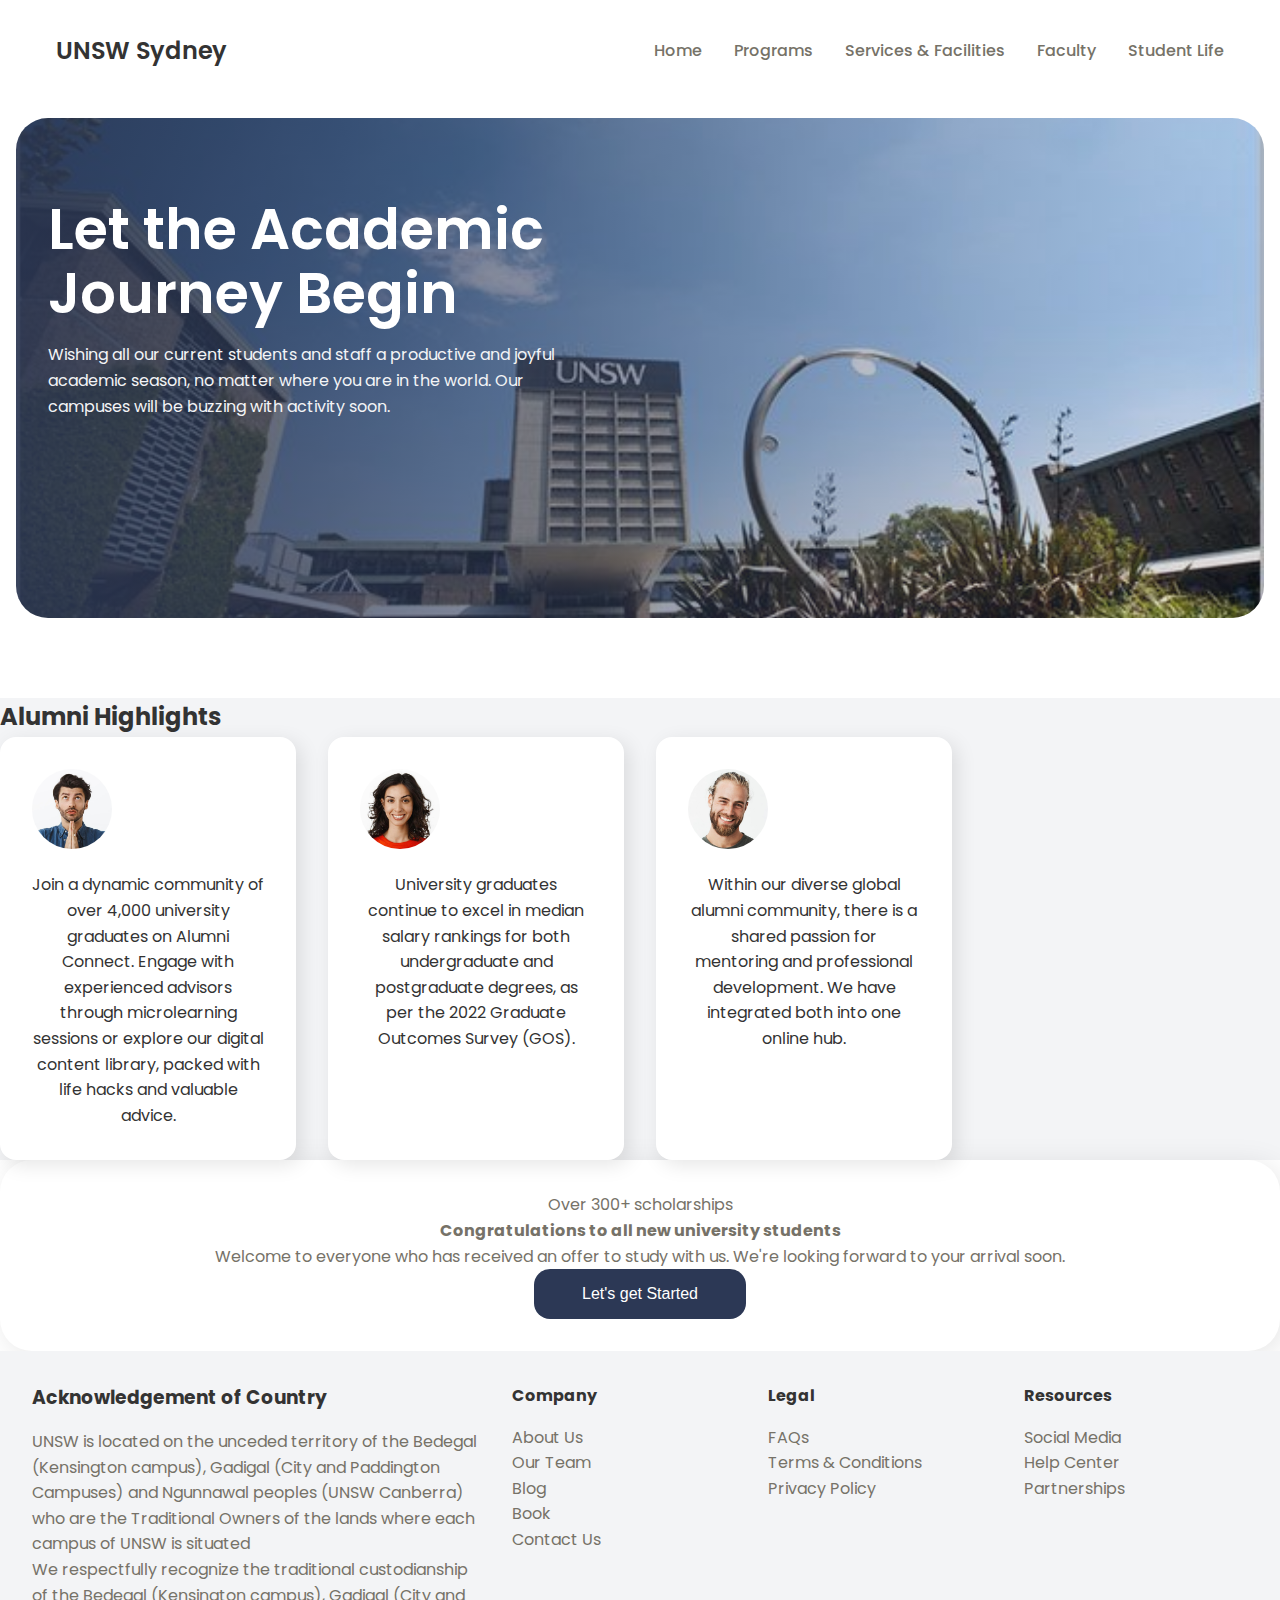
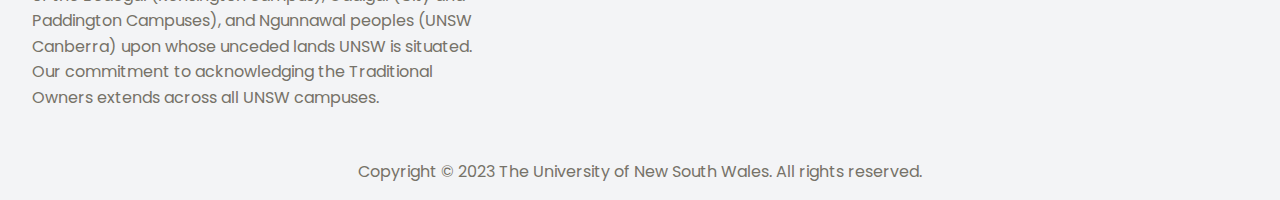
==== index.html @ aa04b015 "Add files via upload" ====
<!DOCTYPE html>
<html lang="en">
  <head>
    <meta charset="UTF-8" />
    <meta name="viewport" content="width=device-width, initial-scale=1.0" />
  
    <link rel="stylesheet" href="style/index.css" />
    <title>UNSW Sydney</title>
  </head>
  <body>
    
    <nav>
      <div class="univ__logo">UNSW Sydney</div>
      <ul class="univ__links">
        <li class="univ__link"><a href="index.html">Home</a></li>
        <li class="univ__link"><a href="types_of_programs.html">Programs</a></li>
        <li class="univ__link"><a href="services.html">Services & Facilities</a></li>
        <li class="univ__link"><a href="faculty.html">Faculty</a></li>
        <li class="univ__link"><a href="student_life.html">Student Life</a></li>
      </ul>
    </nav>
    
  
   
  
    <header class="univ__container header__container">
      <div class="header__image__container">
        <div class="header__content">
          <h1>Let the Academic Journey Begin</h1>
          <p>Wishing all our current students and staff a productive and joyful academic season, no matter where you are in the world. Our campuses will be buzzing with activity soon.</p>
        </div>
       </div>
    </header>

    <section class="univ__client">
      <div class="univ__container client__container">
        <h2 class="univ__header">Alumni Highlights</h2>
        <div class="univ__client__grid">
          <div class="univ__client__card">
            <img src="images/3.jpg" alt="client" />
            <p>
              Join a dynamic community of over 4,000 university graduates on Alumni Connect. Engage with experienced advisors through microlearning sessions or explore our digital content library, packed with life hacks and valuable advice.</p>
          </div>
          <div class="univ__client__card">
            <img src="images/4.jpg" alt="client" />
            <p>
              University graduates continue to excel in median salary rankings for both undergraduate and postgraduate degrees, as per the 2022 Graduate Outcomes Survey (GOS).</p>
          </div>
          <div class="univ__client__card">
            <img src="images/5.jpg" alt="client" />
            <p>
              Within our diverse global alumni community, there is a shared passion for mentoring and professional development. We have integrated both into one online hub.</p>
          </div>
        </div>
      </div>
    </section>

    <section class="univ__section__container">
      <div class="univ__reward__container">
        <p>Over 300+ scholarships </p>
        <h4>Congratulations to all new university students</h4>
        <p>Welcome to everyone who has received an offer to study with us. We're looking forward to your arrival soon.</p>
        <button class="univ__reward__btn">Let's get Started</button>
      </div>
    </section>

    <footer class="footer">
      <div class="section__container footer__container">
        <div class="footer__col">
          <h3>Acknowledgement of Country</h3>
          <p>
           
            UNSW is located on the unceded territory of the Bedegal (Kensington campus), Gadigal (City and Paddington Campuses) and Ngunnawal peoples (UNSW Canberra) who are the Traditional Owners of the lands where each campus of UNSW is situated
          </p>
          <p>
            We respectfully recognize the traditional custodianship of the Bedegal (Kensington campus), Gadigal (City and Paddington Campuses), and Ngunnawal peoples (UNSW Canberra) upon whose unceded lands UNSW is situated. Our commitment to acknowledging the Traditional Owners extends across all UNSW campuses.

          </p>
        </div>
        <div class="footer__col">
          <h4>Company</h4>
          <p>About Us</p>
          <p>Our Team</p>
          <p>Blog</p>
          <p>Book</p>
          <p>Contact Us</p>
        </div>
        <div class="footer__col">
          <h4>Legal</h4>
          <p>FAQs</p>
          <p>Terms & Conditions</p>
          <p>Privacy Policy</p>
        </div>
        <div class="footer__col">
          <h4>Resources</h4>
          <p>Social Media</p>
          <p>Help Center</p>
          <p>Partnerships</p>
        </div>
      </div>
      <div class="footer__bar">
        Copyright © 2023 The University of New South Wales. All rights reserved.</div>
    </footer>

   

  </body>
</html>
---- style/index.css ----
@import url("https://fonts.googleapis.com/css2?family=Poppins:wght@400;500;600;700;800&display=swap");
/* Base Variables */
:root {
  --primary-color: #2c3855;
  --primary-color-dark: #435681;
  --text-dark: #333333;
  --text-light: #767268;
  --extra-light: #f3f4f6;
  --white: #ffffff;
  --max-width: 1200px;
}

/* Base Styles */
* {
  margin: 0;
  padding: 0;
  box-sizing: border-box;
}

body {
  font-family: 'Poppins', sans-serif;
  line-height: 1.6;
  color: var(--text-dark);
}

img {
  max-width: 100%;
  height: auto;
}

a {
  text-decoration: none;
}

/* Navigation Bar */
nav {
  max-width: var(--max-width);
  margin: auto;
  padding: 2rem 1rem;
  display: flex;
  align-items: center;
  justify-content: space-between;
}

.univ__logo {
  font-size: 1.5rem;
  font-weight: 600;
  color: var(--text-dark);
}

.univ__links {
  list-style: none;
  display: flex;
  align-items: center;
  gap: 2rem;
}

.univ__link a {
  font-weight: 500;
  color: var(--text-light);
  transition: 0.3s;
}

.univ__link a:hover {
  color: var(--primary-color);
}

/* Header Styles */
.header__container {
  padding: 1rem 1rem 5rem 1rem;
}

.header__image__container {
  position: relative;
  min-height: 500px;
  background: linear-gradient(to right, rgba(44, 56, 85, 0.9), rgba(100, 125, 187, 0.1)), url('../images/18.jpeg') center/cover no-repeat;
  border-radius: 2rem;
}

.header__content {
  max-width: 600px;
  padding: 5rem 2rem;
}

.header__content h1 {
  margin-bottom: 1rem;
  font-size: 3.5rem;
  line-height: 4rem;
  font-weight: 600;
  color: var(--white);
}

.header__content p {
  color: var(--extra-light);
}

/* Client Section */
.univ__client {
  background-color: var(--extra-light);
}

.univ__client__grid {
  display: grid;
  grid-template-columns: repeat(auto-fill, minmax(250px, 1fr));
  gap: 2rem;
}

.univ__client__card {
  padding: 2rem;
  background-color: var(--white);
  border-radius: 1rem;
  box-shadow: 5px 5px 20px rgba(0, 0, 0, 0.1);
}

.univ__client__card img {
  max-width: 80px;
  margin: auto;
  margin-bottom: 1rem;
  border-radius: 100%;
}

.univ__client__card p {
  text-align: center;
  color: var(--text-dark);
}

/* Reward Section */
.univ__reward__container {
  padding: 2rem;
  text-align: center;
  border-radius: 2rem;
  box-shadow: 5px 5px 30px rgba(0, 0, 0, 0.1);
}

.univ__reward__container p,
.univ__reward__container h4 {
  color: var(--text-light);
}

.univ__reward__btn {
  padding: 1rem 3rem;
  border: none;
  font-size: 1rem;
  color: var(--white);
  background-color: var(--primary-color);
  border-radius: 1rem;
  cursor: pointer;
  transition: 0.3s;
}

.univ__reward__btn:hover {
  background-color: var(--primary-color-dark);
}

/* Footer Styles */
.footer {
  background-color: var(--extra-light);
}

.footer__container {
  display: grid;
  grid-template-columns: 2fr repeat(3, 1fr);
  gap: 2rem;
  padding: 2rem;
}

.footer__col h3,
.footer__col h4 {
  margin-bottom: 1rem;
  color: var(--text-dark);
}

.footer__col p {
  color: var(--text-light);
  cursor: pointer;
  transition: 0.3s;
}

.footer__col p:hover {
  color: var(--text-dark);
}

.footer__bar {
  text-align: center;
  color: var(--text-light);
  padding: 1rem;
}

/* Media Queries for Responsiveness */
@media only screen and (max-width: 768px) {
  .header__content h1 {
    font-size: 2.5rem;
  }

  .univ__client__card img {
    width: 50px;
  }

  .footer__container {
    grid-template-columns: repeat(2, 1fr);
  }
}

@media only screen and (max-width: 480px) {
  nav {
    flex-direction: column;
  }

  .univ__links {
    display: none;
  }

  .footer__container {
    grid-template-columns: 1fr;
  }
}
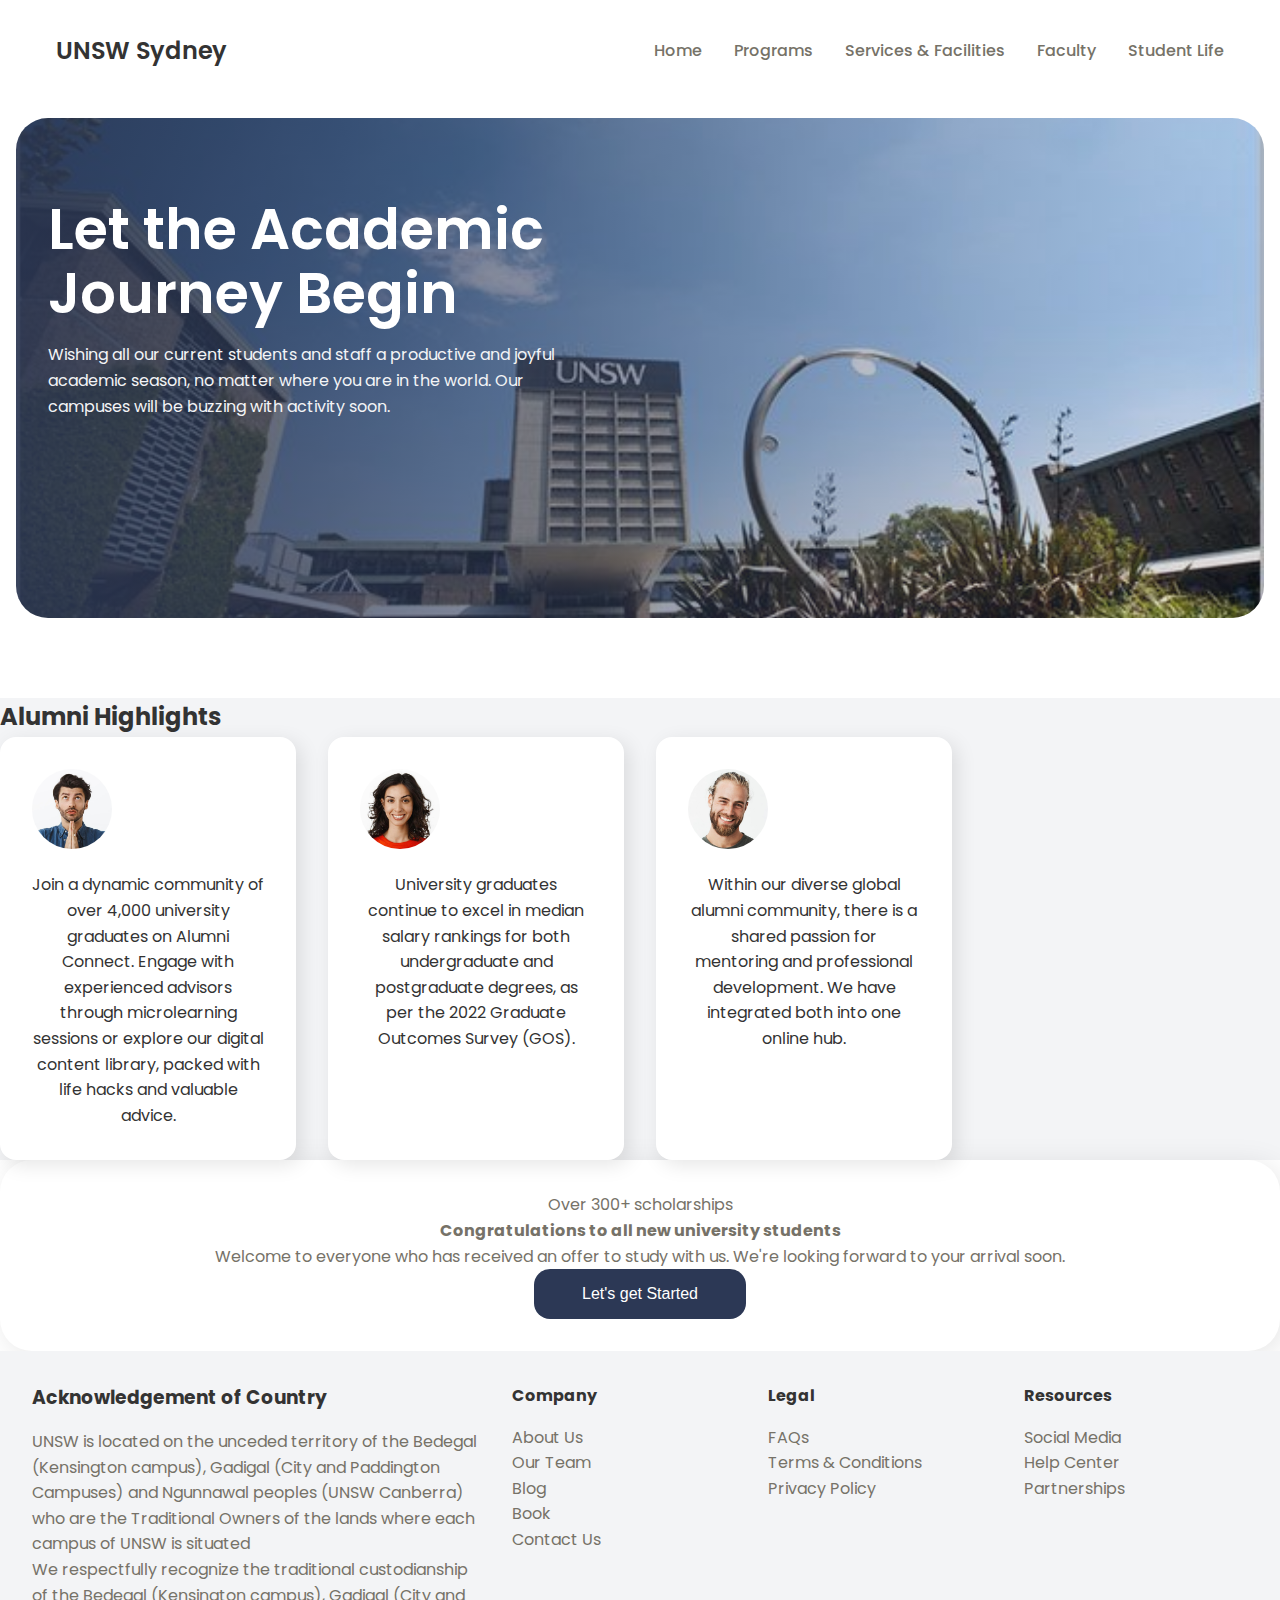
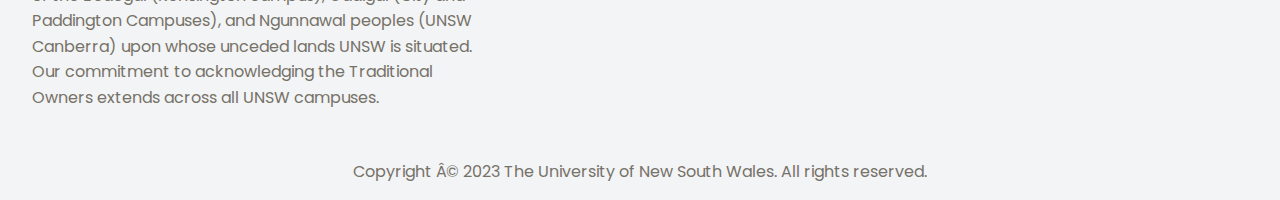
==== commit 5623c3ca: "Update index.html" ====
--- a/index.html
+++ b/index.html
@@ -1,8 +1,8 @@
 <!DOCTYPE html>
 <html lang="en">
   <head>
-    <meta charset="UTF-8" />
-    <meta name="viewport" content="width=device-width, initial-scale=1.0" />
+    <meta charset="" />
+    <meta name="" content="" />
   
     <link rel="stylesheet" href="style/index.css" />
     <title>UNSW Sydney</title>
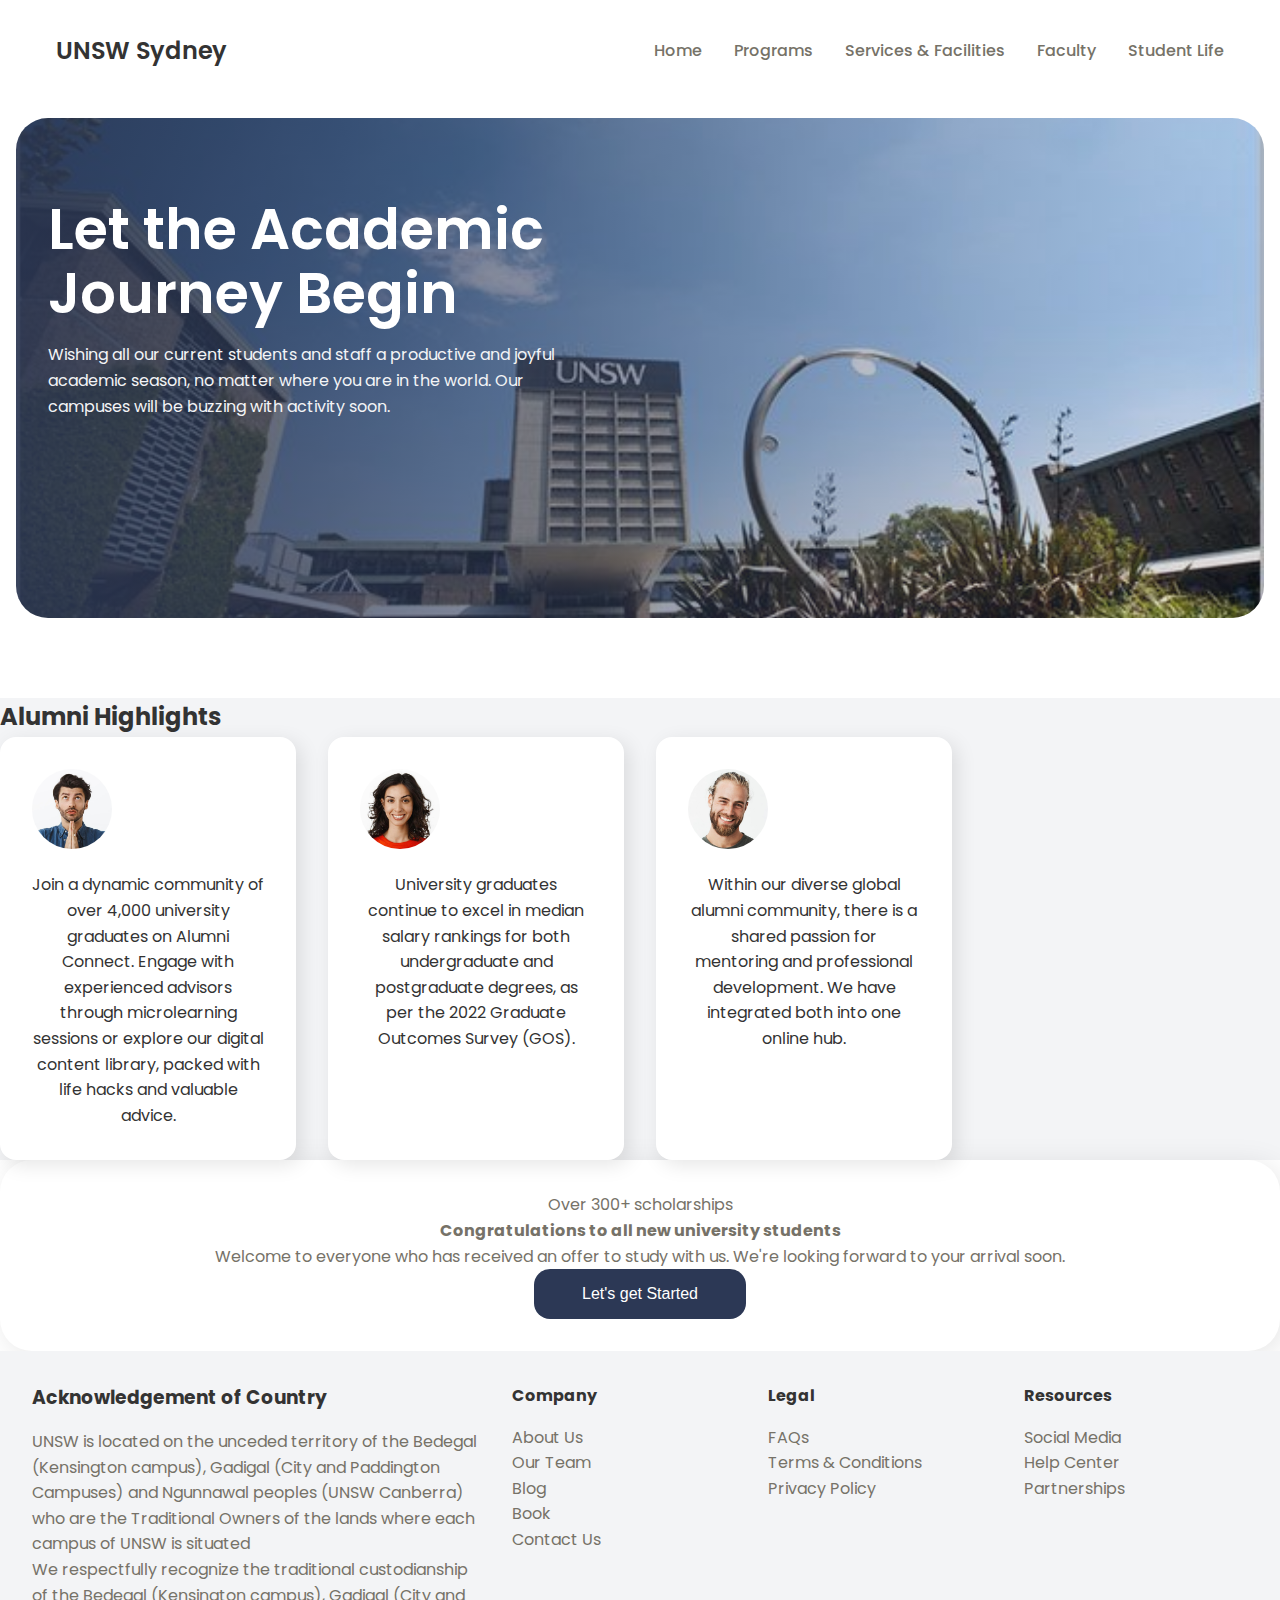
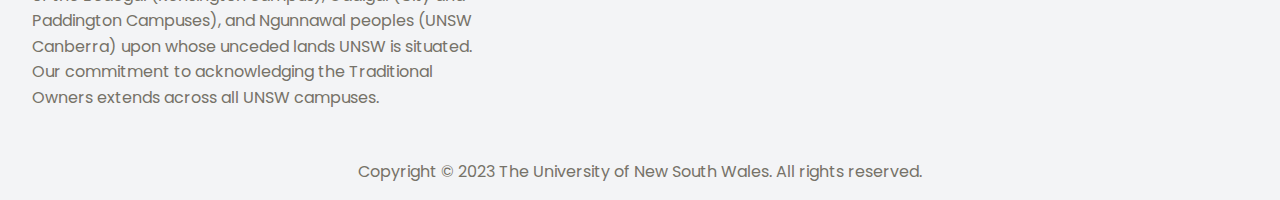
==== commit 8c419c89: "Update index.html" ====
--- a/index.html
+++ b/index.html
@@ -1,10 +1,10 @@
 <!DOCTYPE html>
 <html lang="en">
   <head>
-    <meta charset="" />
-    <meta name="" content="" />
+    <meta charset="UTF-8" >
+    <meta name="viewport" content="width=device-width, initial-scale=1.">
   
-    <link rel="stylesheet" href="style/index.css" />
+    <link rel="stylesheet" href="style/index.css">
     <title>UNSW Sydney</title>
   </head>
   <body>
@@ -23,14 +23,14 @@
   
    
   
-    <header class="univ__container header__container">
+    <div class="univ__container header__container">
       <div class="header__image__container">
         <div class="header__content">
           <h1>Let the Academic Journey Begin</h1>
           <p>Wishing all our current students and staff a productive and joyful academic season, no matter where you are in the world. Our campuses will be buzzing with activity soon.</p>
         </div>
        </div>
-    </header>
+    </div>
 
     <section class="univ__client">
       <div class="univ__container client__container">
